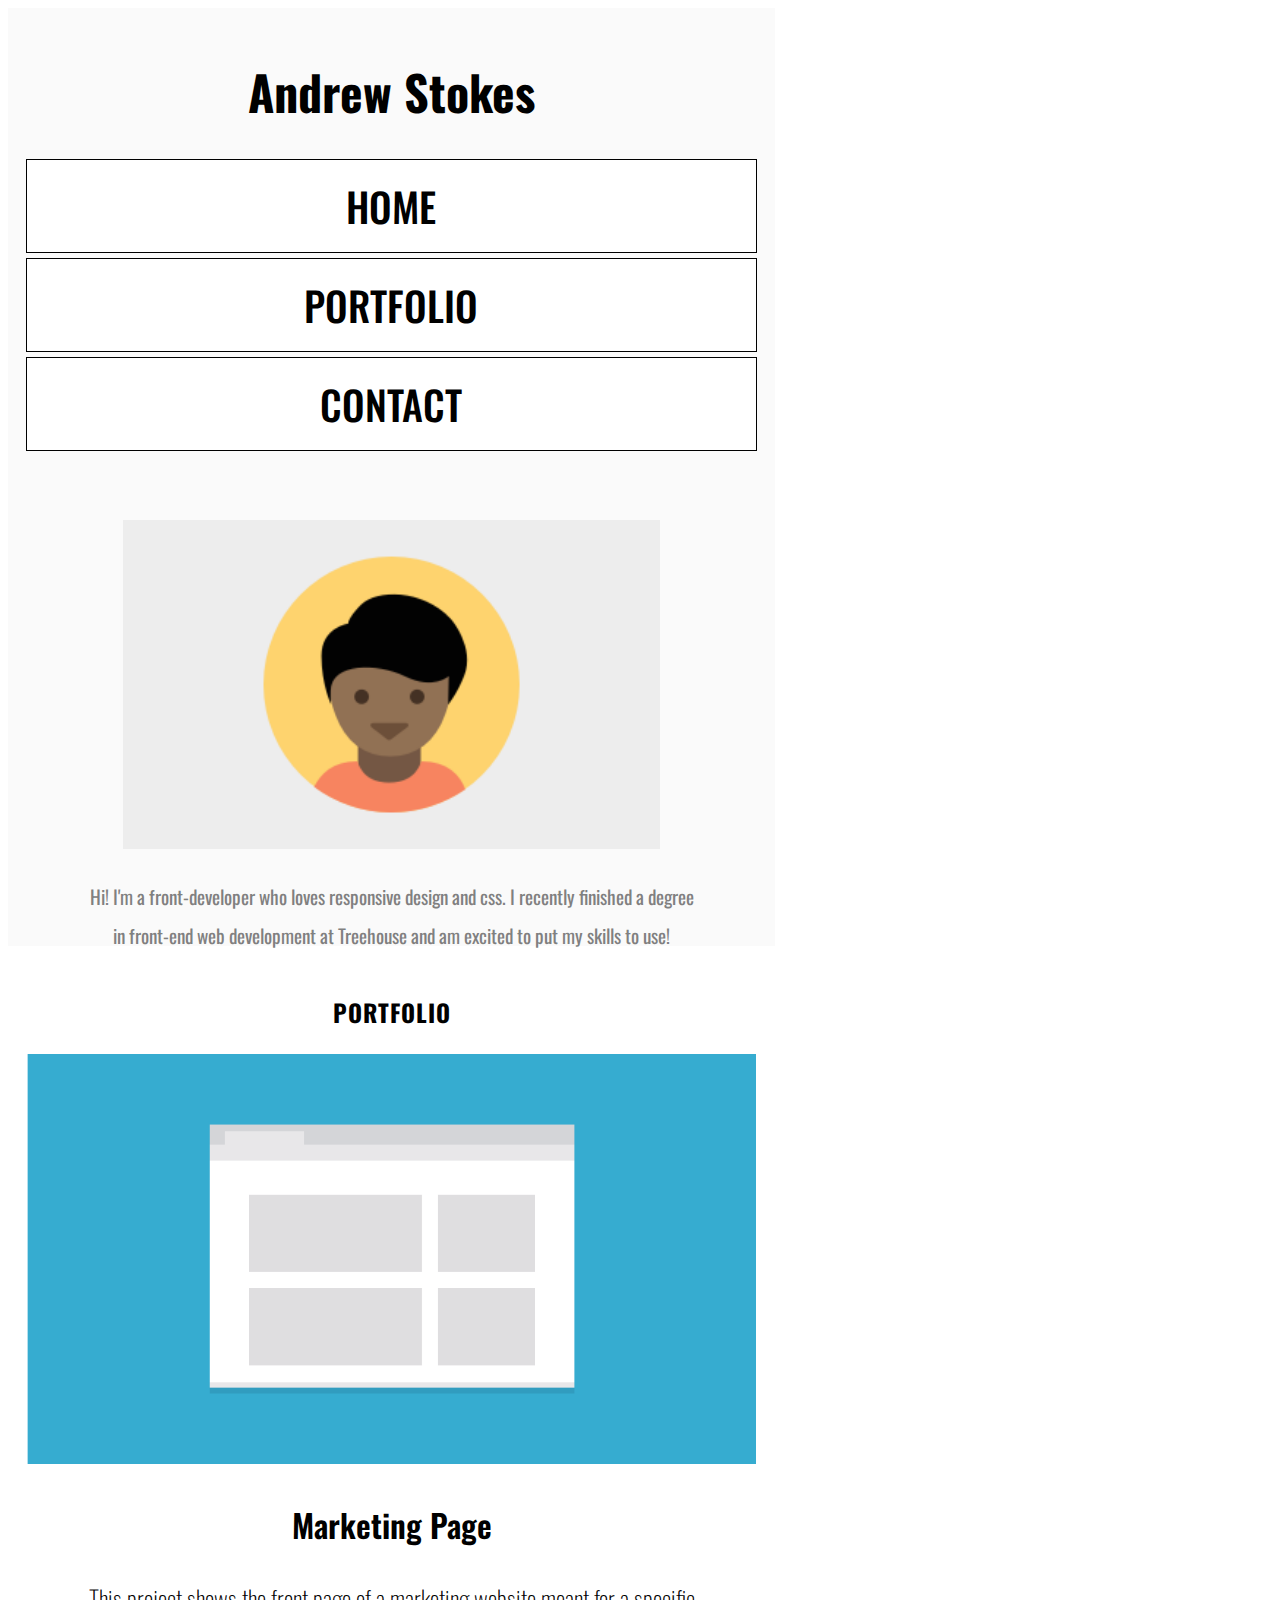
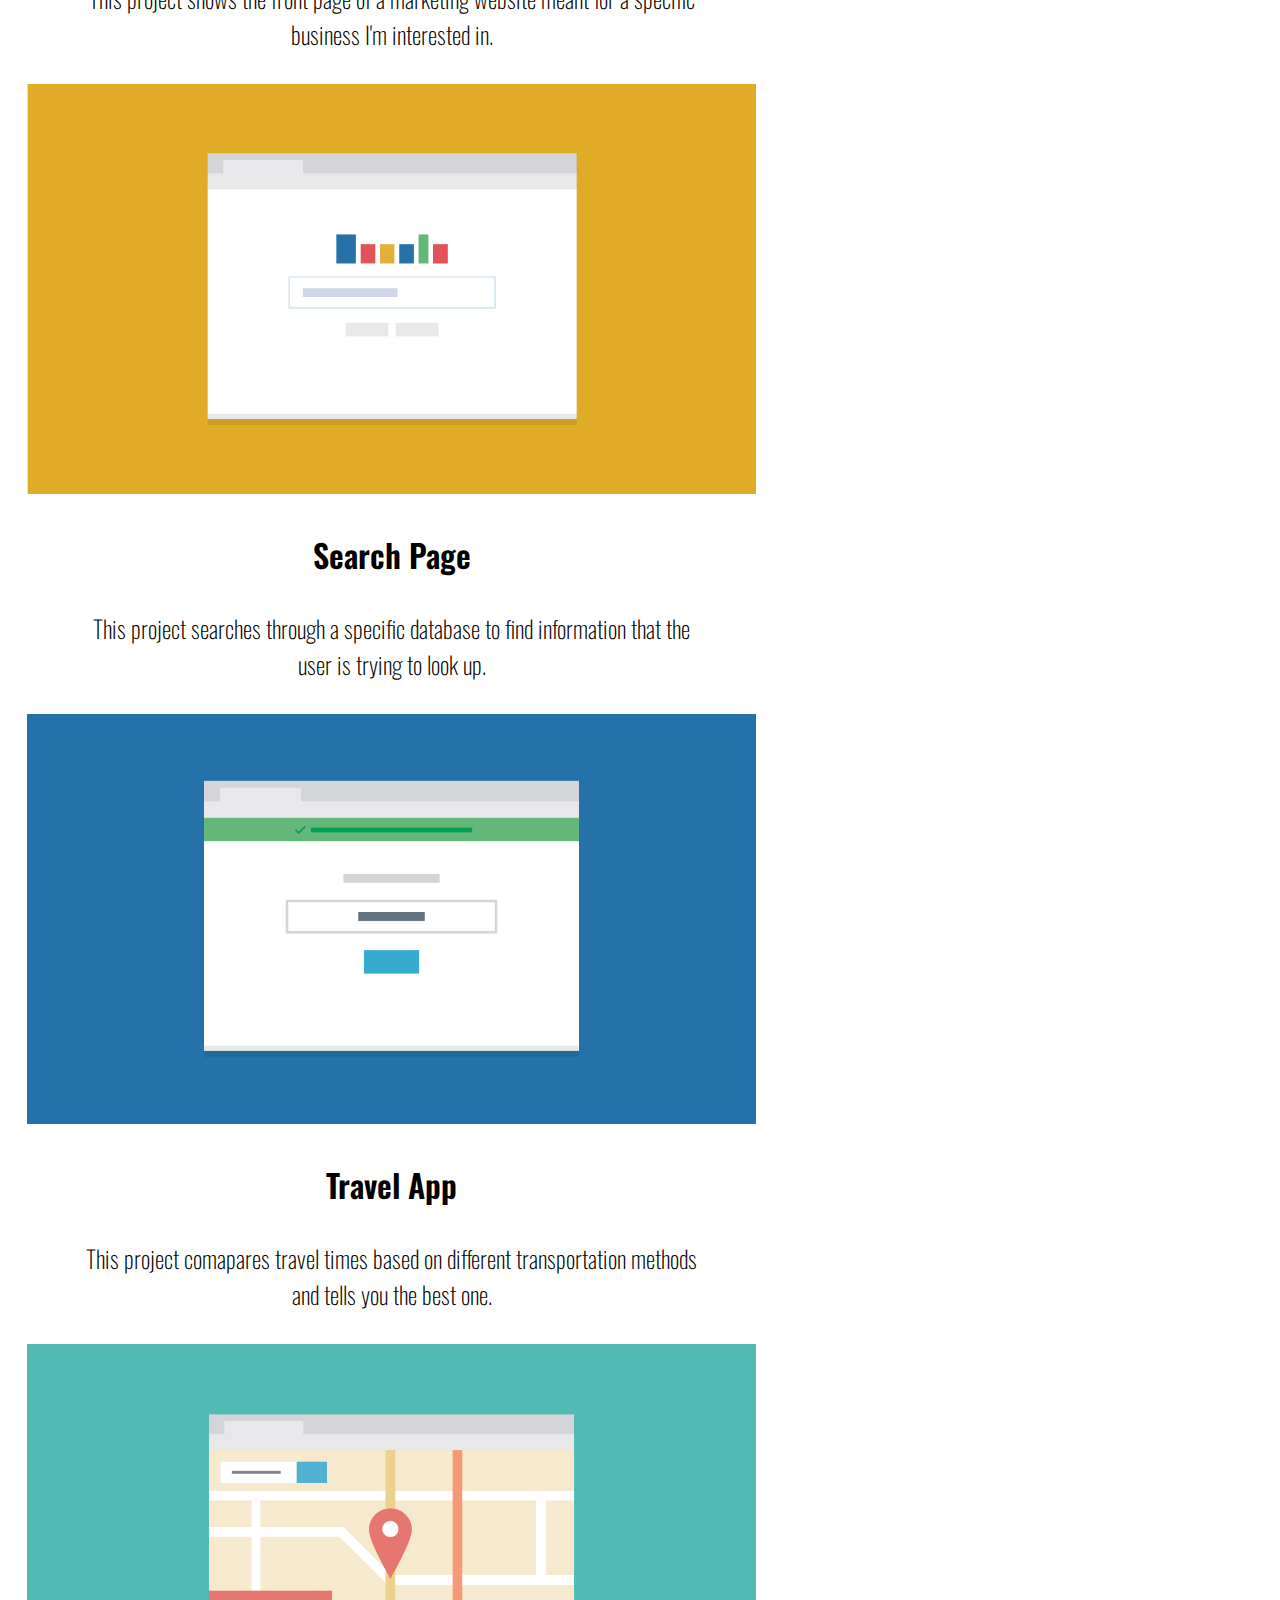
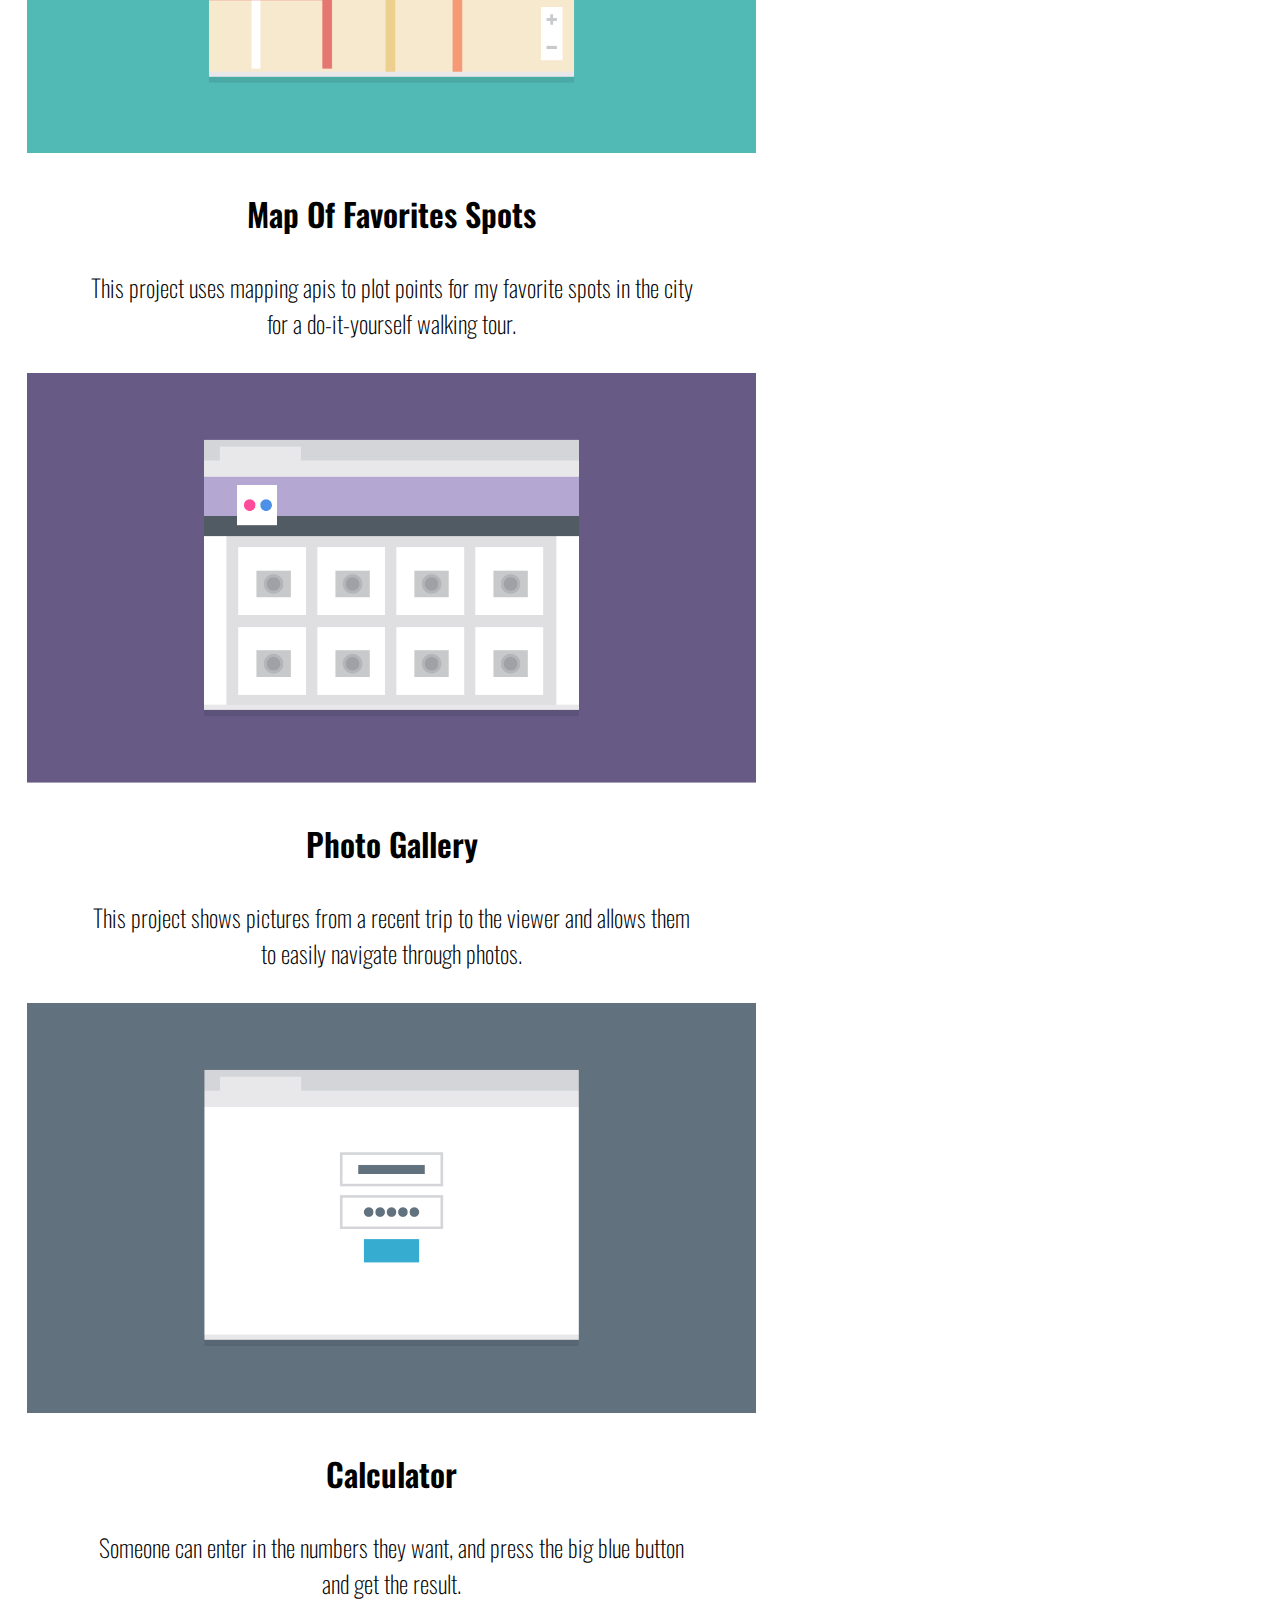
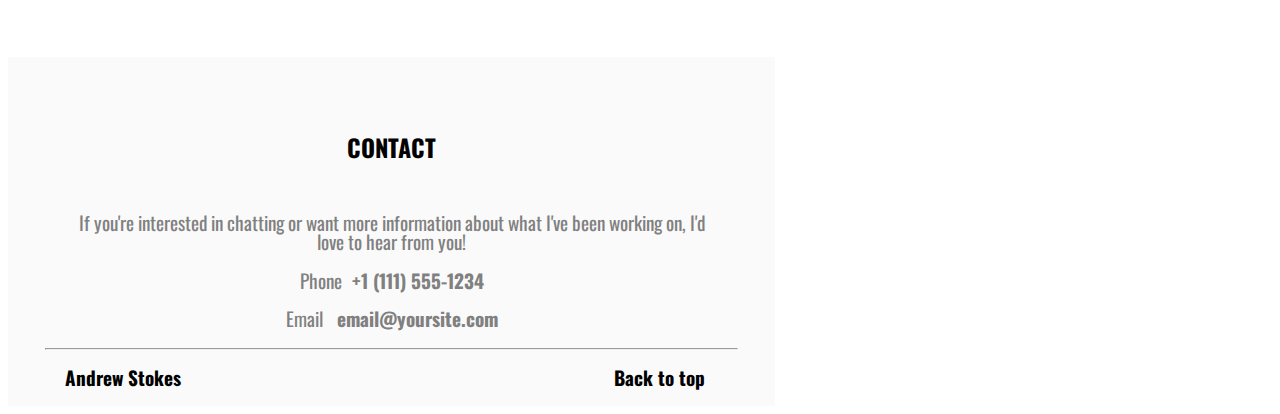
==== index.html @ fac04910 "Added responsive functionality" ====
<!DOCTYPE html>
<html lang="en">
<head>
    <meta charset="UTF-8">
    <meta name="viewport" content="width=device-width, initial-scale=1.0">
    <title>Mobile-first Responsive Layout</title>
    <link rel="stylesheet" href="css/style.css">
    <!-- <link rel="stylesheet" href="css/style2.css"> -->
    <link href="https://fonts.googleapis.com/css2?family=Oswald:wght@300;400;500;600;700&display=swap" rel="stylesheet">
</head>
<body>
    <div class="wrapper">
        <header class="banner clearfix">
            <h1 class="name">Andrew Stokes</h1>
            <ul class="unordered-list">
                <li><a>Home</a></li>
                <li><a>Portfolio</a></li>
                <li><a>Contact</a></li>
            </ul>
            <div class="about cleafix">
                <img src="img/responsive-layout-profile.png">
                <p>
                    Hi! I'm a front-developer who loves responsive design and css. I recently finished a degree in front-end web development at Treehouse and am excited to put my skills to use!
                </p>
            </div>
        </header>
        <div class="container">
            <h3 class="container-heading"> portfolio</h3>
            <div class="mode-1 clearfix">
                <div class="marketing col">
                    <img src="img/portfolio-1.png" alt="marketing">
                    <h3> Marketing Page</h3>
                    <p>
                        This project shows the front page of a marketing website meant for a specific business I'm interested in.
                    </p>
                </div>
                <div class="search col clearfix">
                    <img src="img/portfolio-2.png" alt="search">
                    <h3>Search Page</h3>
                    <p>
                        This project searches through a specific database to find information that the user is trying to look up.
                    </p>
                </div>
            </div>
            <div class="mode-2">
                <div class="travel col">
                    <img src="img/portfolio-3.png" alt="travel">
                    <h3>Travel App</h3>
                    <p>
                        This project comapares travel times based on different transportation methods and tells you the best one.
                    </p>
                </div>
                <div class="Map col">
                    <img src="img/portfolio-4.png" alt="Map">
                    <h3>Map of favorites Spots</h3>
                    <p>
                        This project uses mapping apis to plot points for my favorite spots in the city for a do-it-yourself walking tour.
                    </p>
                </div>
            </div>
            <div class="mode-3 clearfix">
                <div class="Photo col">
                    <img src="img/portfolio-5.png" alt="photo">
                    <h3>Photo Gallery</h3>
                    <p>
                        This project shows pictures from a recent trip to the viewer and allows them to easily  navigate through photos.
                    </p>
                </div>
                <div class="calculator col clearfix">
                    <img src="img/portfolio-6.png" alt="calculator">
                    <h3>Calculator</h3>
                    <p>
                        Someone can enter in the numbers they want, and press the big blue button and get the result.
                    </p>
                </div>
            </div>
        </div>
        <div class="main-footer clearfix">
            <h3> contact</h3>
            <p>If you're interested in chatting or want more information about what I've been working on, I'd love to hear from you!</p>
            <p><span>Phone</span><strong>+1 (111) 555-1234</strong></p>
            <p><span>Email </span><strong>email@yoursite.com</strong></p>
            <hr>
            <div class="footer-name clearfix">
                <p class="f-student clearfix">Andrew Stokes</p>
                <p  class="top">Back to top</p>
                <ul class="footer-list">
                    <li><a>Home</a></li>
                    <li><a>Portfolio</a></li>
                    <li><a>Contact</a></li>
                </ul>
            </div>
        </div>
    </div>
</body>
</html>
---- css/style.css ----
* body {
        box-sizing: border-box;
        font-family: 'Oswald', sans-serif;
        background-color: white;
        min-width: 320px;
        max-width: 767px;
    }
    
    .wrapper {
        width: 100%;
        text-align: center;
        background-color: white;
        margin: auto;
    }
    
    .banner {
        width: 100%;
        text-align: center;
        background-color: #fafafa;
        padding-top: 3em;
        margin: auto;
        height: 890px;
    }
    
    .wrapper .banner {
        text-align: center;
    }
    /* ------ Navigation ------ */
    ul {
        margin: auto;
        padding-left: 0;
    }
    
    ul li {
        list-style: none;
        display: block;
        border: 1px solid black;
        padding: 1em 0;
        background-color: white;
        width: 95%;
        margin: auto;
        margin-bottom: 5px;
    }
    
    ul li a {
        font-weight: 500;
        font-size: 2.5em;
        text-transform: uppercase;
    }
    
    /* ------ Banner Styles ------ */
    
    .name {
        margin-top: 0;
        font-size: 3em;
    }
    
    .banner img {
        margin-top: 4em;
        margin-bottom: 1.5em;
        width: 70%;
    }
    
    .banner p {
        font-weight: 400;
        color: grey;
        width: 100%;
        margin: auto;
        font-size: 1.2em;
        line-height: 2em;
        width: 80%;
    }
    
    .container-heading {
        text-transform: uppercase;
        margin-top: 2em;
        letter-spacing: 1px;
        font-size: 1.5em;
        font-weight: 700;
    }
    
    .col h3 {
        text-transform: capitalize;
        font-weight: 600;
        font-size: 2em;;
    }
    
    .col {
        margin: auto;
        margin-bottom: 2em;
        width: 100%;
    }
    /* ------ Container Styles ------ */
    
    .container {
        width: 100%;
        text-align: center;
        margin: auto;
    }
    
    .container img {
        width: 95%;
    }
    
    .container p {
        width: 80%;
        margin: auto;
        font-weight: 200;
        font-size: 1.5em;
    }
    
    /* ------ Footer Styles ------ */
    
    .main-footer {
        background-color: #fafafa;
    }
    
    .main-footer h3 {
        font-weight: bold;
        font-size: 1.5em;
        text-transform: uppercase;
        padding-top: 3em;
        padding-bottom: 1em;
    }
    
    .main-footer p {
        color: gray;
        font-size: 1.2em;
        line-height: 1em;
        width: 85%;
        margin: auto;
        margin-bottom: 1em;
    }
    
    .main-footer span {
        margin-right: 10px;
    }
    
    .footer-name {
        width: 100%;
        color: black;
    }
    
    .main-footer hr {
        width: 90%;
    }
    
    .footer-name p {
        width: 30%;
        font-weight: 800;
        padding-top: 10px;
        color: black;
    }
    
    .top {
        float: right;
    }
    
    .f-student {
        float: left;
    }

    .footer-list {
        display: none;
    }
    /* ------ Clear fix ------ */
    .clearfix::after {
        content: " ";
        display: table;
        clear: both;
    }

    /* ------ Media Quiries ------ */

    @media (min-width: 768px) and(max-width: 1023px) {
        * {
            box-sizing: border-box;
            font-family: 'Oswald', sans-serif;
            padding-top: 0;
            margin-top: 0;
        }
        
        .wrapper {
            margin-top: 0;
            padding-top: 0;
        }
        /* ------ Navigation ------ */
        .unordered-list li {
            list-style: none;
            margin-right: 2px;
            font-weight: bold;
            display: inline-block;
        }
        
        .unordered-list li a{
            margin-right: 3em;
            letter-spacing: 1px;
            text-transform: uppercase;
        }
        
        /* ------ Banner Styles ------ */
        .banner {
            text-align: center;
            background-color: #fafafa;
            height: 400px;
            margin-bottom: 2em;
        }
        
        .name {
            margin-top: 0;
        }
        .about img {
            width: 40%;
            float: right;
            margin-top: 1em;
            margin-right: 3em;
            
        }
        
        .about p {
            width: 50%;
            float: left;
            font-weight: 300;
            font-size: 1em;
            text-align: left;
            margin-left: 1em;
        }
        
        /* ------ Container Styles ------ */
        .container {
            width: 100%;
        }
        
        .container-heading {
            text-align: center;
            text-transform: uppercase;
            margin-bottom: 2em;
        }
        
        .container img {
            width: 98%;
        }
        
        .col {
            width: 50%;
            float: right;
            text-align: center;
        }
        
        .col h3 {
            margin-bottom: 0;
            font-weight: 400;
            font-size: 1.5em;
            font-weight: ;
        }
        
        .col p {
            margin: auto;
            width: 70%;
            margin-bottom: 1em;
            margin-top: .5em;
            font-size: 1.2em;
            color: grey;
            letter-spacing: 1px;
            font-weight: 300;
        }
        
        /* ------ Footer styles ------ */
        .main-footer{
            text-align: center;
            background-color: #fafafa;
            padding-top: 3em;
        }
        
        .main-footer h3{
            text-transform: uppercase;
        }
        
        .main-footer p {
            width: 60%;
            margin: auto;
            margin-bottom: 10px;
            color: grey;
            font-size: 1.2em;
            font-weight: 300;
        }
        
        .main-footer span {
            margin-right: 5px;
        }
        
        .main-footer hr {
            width: 90%;
        }
        
        .top {
            display: none;
        }
        
        .footer-name .f-student {
            display: inline-block;
            margin-left: 35px;
            float: left;
            width: 60%;
            padding-right: 17em;
            font-weight: bold;
            color: black;
        }
        
        .footer-list li{
            list-style: none;
            margin-right: 5px;
            font-weight: bold;
            display: inline-block;
            
        }
        
        .footer-list {
            margin: 0;
            margin-right: 30px;
            float: right;
        }
        
        /* ------ Clear Fix ------ */
        .clearfix::after {
            content: " ";
            display: table;
            clear: both;
            background-color: #fafafa;
        }
    }
---- css/style2.css ----
* {
    box-sizing: border-box;
    font-family: 'Oswald', sans-serif;
    padding-top: 0;
    margin-top: 0;
}

.wrapper {
    margin-top: 0;
    padding-top: 0;
}
/* ------ Navigation ------ */
.unordered-list li {
    list-style: none;
    margin-right: 2px;
    font-weight: bold;
    display: inline-block;
}

.unordered-list li a{
    margin-right: 3em;
    letter-spacing: 1px;
    text-transform: uppercase;
}

/* ------ Banner Styles ------ */
.banner {
    text-align: center;
    background-color: #fafafa;
    height: 400px;
    margin-bottom: 2em;
}

.name {
    margin-top: 0;
}
.about img {
    width: 40%;
    float: right;
    margin-top: 1em;
    margin-right: 3em;
    
}

.about p {
    width: 50%;
    float: left;
    font-weight: 300;
    font-size: 1em;
    text-align: left;
    margin-left: 1em;
}

/* ------ Container Styles ------ */
.container {
    width: 100%;
}

.container-heading {
    text-align: center;
    text-transform: uppercase;
    margin-bottom: 2em;
}

.container img {
    width: 98%;
}

.col {
    width: 50%;
    float: right;
    text-align: center;
}

.col h3 {
    margin-bottom: 0;
    font-weight: 400;
    font-size: 1.5em;
    font-weight: ;
}

.col p {
    margin: auto;
    width: 70%;
    margin-bottom: 1em;
    margin-top: .5em;
    font-size: 1.2em;
    color: grey;
    letter-spacing: 1px;
    font-weight: 300;
}

/* ------ Footer styles ------ */
.main-footer{
    text-align: center;
    background-color: #fafafa;
    padding-top: 3em;
}

.main-footer h3{
    text-transform: uppercase;
}

.main-footer p {
    width: 60%;
    margin: auto;
    margin-bottom: 10px;
    color: grey;
    font-size: 1.2em;
    font-weight: 300;
}

.main-footer span {
    margin-right: 5px;
}

.main-footer hr {
    width: 90%;
}

.top {
    display: none;
}

.footer-name .f-student {
    display: inline-block;
    margin-left: 35px;
    float: left;
    width: 60%;
    padding-right: 17em;
    font-weight: bold;
    color: black;
}

.footer-list li{
    list-style: none;
    margin-right: 5px;
    font-weight: bold;
    display: inline-block;
    
}

.footer-list {
    margin: 0;
    margin-right: 30px;
    float: right;
}

/* ------ Clear Fix ------ */
.clearfix::after {
    content: " ";
    display: table;
    clear: both;
    background-color: #fafafa;
}
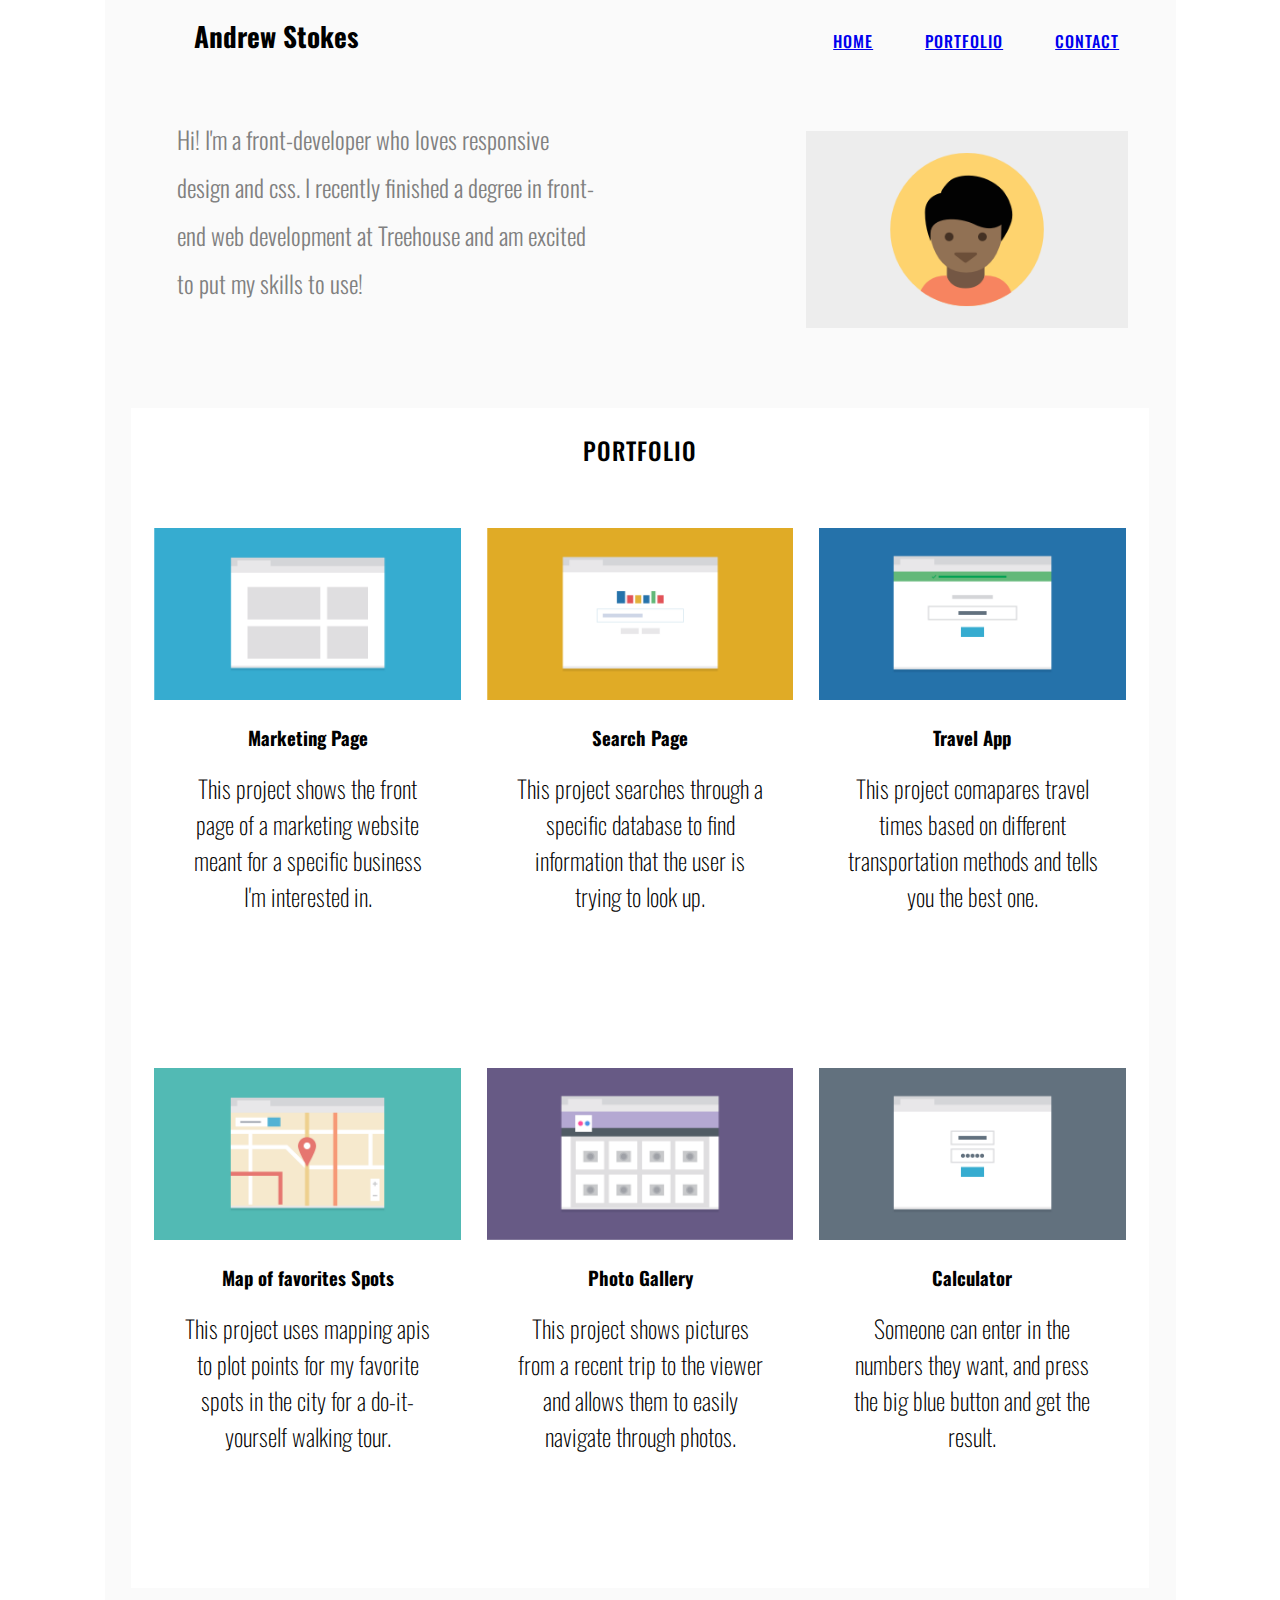
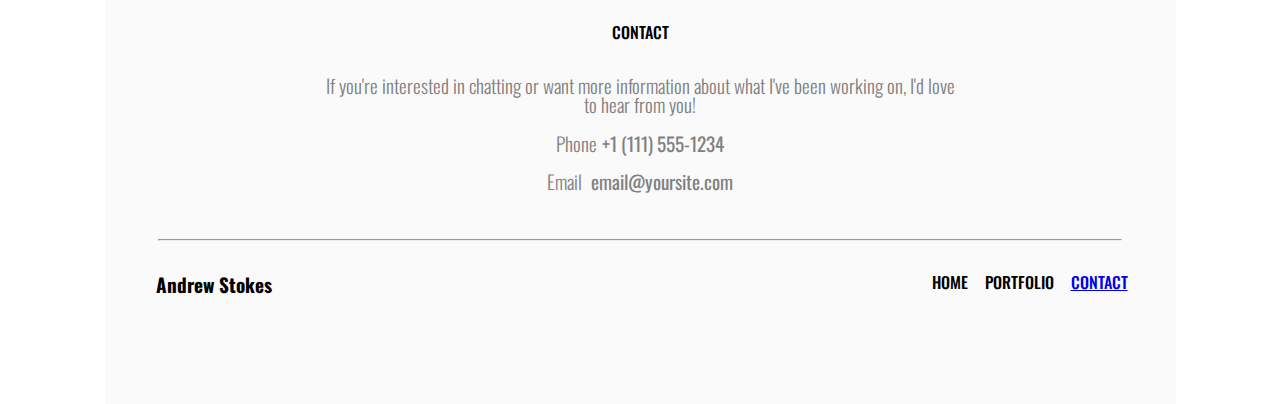
==== commit 097c34ba: "Minor ajustments to file structure" ====
--- a/index.html
+++ b/index.html
@@ -5,7 +5,6 @@
     <meta name="viewport" content="width=device-width, initial-scale=1.0">
     <title>Mobile-first Responsive Layout</title>
     <link rel="stylesheet" href="css/style.css">
-    <!-- <link rel="stylesheet" href="css/style2.css"> -->
     <link href="https://fonts.googleapis.com/css2?family=Oswald:wght@300;400;500;600;700&display=swap" rel="stylesheet">
 </head>
 <body>
@@ -13,84 +12,95 @@
         <header class="banner clearfix">
             <h1 class="name">Andrew Stokes</h1>
             <ul class="unordered-list">
-                <li><a>Home</a></li>
-                <li><a>Portfolio</a></li>
-                <li><a>Contact</a></li>
+                <li><a href="home">Home</a></li>
+                <li><a href="#portfolio">Portfolio</a></li>
+                <li><a href="#contact">Contact</a></li>
             </ul>
-            <div class="about cleafix">
+            <div class="about clearfix">
                 <img src="img/responsive-layout-profile.png">
                 <p>
                     Hi! I'm a front-developer who loves responsive design and css. I recently finished a degree in front-end web development at Treehouse and am excited to put my skills to use!
                 </p>
             </div>
         </header>
-        <div class="container">
-            <h3 class="container-heading"> portfolio</h3>
-            <div class="mode-1 clearfix">
-                <div class="marketing col">
-                    <img src="img/portfolio-1.png" alt="marketing">
-                    <h3> Marketing Page</h3>
-                    <p>
-                        This project shows the front page of a marketing website meant for a specific business I'm interested in.
-                    </p>
+        <h3 class="container-heading"> portfolio</h3>
+        <div class="container" id="portfolio">
+            
+            <div id="desktop" class="clearfix">
+                    <div class="marketing">
+                        <img src="img/portfolio-1.png" alt="marketing">
+                        <h3> Marketing Page</h3>
+                        <p>
+                            This project shows the front page of a marketing website meant for a specific business I'm interested in.
+                        </p>
+                    </div>
+                    <div class="search clearfix">
+                        <img src="img/portfolio-2.png" alt="search">
+                        <h3>Search Page</h3>
+                        <p>
+                            This project searches through a specific database to find information that the user is trying to look up.
+                        </p>
+                    </div>
+                
+                
+                    <div class="travel">
+                        <img src="img/portfolio-3.png" alt="travel">
+                        <h3>Travel App</h3>
+                        <p>
+                            This project comapares travel times based on different transportation methods and tells you the best one.
+                        </p>
+                    </div>
+            
+            </div>
+            <div id="desktop2" class="clearfix">
+                    <div class="Map">
+                        <img src="img/portfolio-4.png" alt="Map">
+                        <h3>Map of favorites Spots</h3>
+                        <p>
+                            This project uses mapping apis to plot points for my favorite spots in the city for a do-it-yourself walking tour.
+                        </p>
+                    </div>
+                
+                    <div class="Photo">
+                        <img src="img/portfolio-5.png" alt="photo">
+                        <h3>Photo Gallery</h3>
+                        <p>
+                            This project shows pictures from a recent trip to the viewer and allows them to easily  navigate through photos.
+                        </p>
+                    </div>
+                    <div class="calculator">
+                        <img src="img/portfolio-6.png" alt="calculator">
+                        <h3>Calculator</h3>
+                        <p>
+                            Someone can enter in the numbers they want, and press the big blue button and get the result.
+                        </p>
+                    </div>
                 </div>
-                <div class="search col clearfix">
-                    <img src="img/portfolio-2.png" alt="search">
-                    <h3>Search Page</h3>
-                    <p>
-                        This project searches through a specific database to find information that the user is trying to look up.
-                    </p>
+                
+            </div>
+            
+            <div class="main-footer clearfix" id="contact">
+                <h3> contact</h3>
+                <p>If you're interested in chatting or want more information about what I've been working on, I'd love to hear from you!</p>
+                <p><span>Phone</span><strong>+1 (111) 555-1234</strong></p>
+                <p><span>Email </span><strong>email@yoursite.com</strong></p>
+                <hr>
+                <div class="footer-name clearfix">
+                    <p class="f-student clearfix">Andrew Stokes</p>
+                    <p  class="top">Back to top</p>
+                    <ul class="footer-list">
+                        <li><a id="#home">Home</a></li>
+                        <li><a>Portfolio</a></li>
+                        <li><a href="contact">Contact</a></li>
+                    </ul>
                 </div>
-            </div>
-            <div class="mode-2">
-                <div class="travel col">
-                    <img src="img/portfolio-3.png" alt="travel">
-                    <h3>Travel App</h3>
-                    <p>
-                        This project comapares travel times based on different transportation methods and tells you the best one.
-                    </p>
-                </div>
-                <div class="Map col">
-                    <img src="img/portfolio-4.png" alt="Map">
-                    <h3>Map of favorites Spots</h3>
-                    <p>
-                        This project uses mapping apis to plot points for my favorite spots in the city for a do-it-yourself walking tour.
-                    </p>
-                </div>
-            </div>
-            <div class="mode-3 clearfix">
-                <div class="Photo col">
-                    <img src="img/portfolio-5.png" alt="photo">
-                    <h3>Photo Gallery</h3>
-                    <p>
-                        This project shows pictures from a recent trip to the viewer and allows them to easily  navigate through photos.
-                    </p>
-                </div>
-                <div class="calculator col clearfix">
-                    <img src="img/portfolio-6.png" alt="calculator">
-                    <h3>Calculator</h3>
-                    <p>
-                        Someone can enter in the numbers they want, and press the big blue button and get the result.
-                    </p>
-                </div>
-            </div>
         </div>
-        <div class="main-footer clearfix">
-            <h3> contact</h3>
-            <p>If you're interested in chatting or want more information about what I've been working on, I'd love to hear from you!</p>
-            <p><span>Phone</span><strong>+1 (111) 555-1234</strong></p>
-            <p><span>Email </span><strong>email@yoursite.com</strong></p>
-            <hr>
-            <div class="footer-name clearfix">
-                <p class="f-student clearfix">Andrew Stokes</p>
-                <p  class="top">Back to top</p>
-                <ul class="footer-list">
-                    <li><a>Home</a></li>
-                    <li><a>Portfolio</a></li>
-                    <li><a>Contact</a></li>
-                </ul>
-            </div>
+
         </div>
+        
+        </div>
+        
     </div>
+            
 </body>
 </html>--- a/css/style.css
+++ b/css/style.css
@@ -1,334 +1,505 @@
-
-    * body {
+* {
+    box-sizing: border-box;
+}
+
+body {
+    font-family: 'Oswald', sans-serif;
+    background-color: white;
+    max-width: 767px;
+    margin: auto;
+}
+
+.wrapper {
+    width: 100%;
+    text-align: center;
+    background-color: white;
+    margin: auto;
+}
+
+.banner {
+    width: 100%;
+    text-align: center;
+    background-color: #fafafa;
+    padding-top: 3em;
+    margin: auto;
+    height: 890px;
+}
+
+.wrapper, .banner {
+    text-align: center;
+}
+/* ------ Navigation ------ */
+ul {
+    margin: auto;
+    padding-left: 0;
+}
+
+ul li {
+    list-style: none;
+    display: block;
+    border: 1px solid black;
+    padding: 1em 0;
+    background-color: white;
+    width: 95%;
+    margin: auto;
+    margin-bottom: 5px;
+}
+
+ul li a {
+    font-weight: 500;
+    font-size: 2.5em;
+    text-transform: uppercase;
+}
+
+/* ------ Banner Styles ------ */
+
+.name {
+    margin-top: 0;
+    font-size: 3em;
+}
+
+.banner img {
+    margin-top: 4em;
+    margin-bottom: 1.5em;
+    width: 70%;
+}
+
+.banner p {
+    font-weight: 400;
+    color: grey;
+    width: 100%;
+    margin: auto;
+    font-size: 1.2em;
+    line-height: 2em;
+    width: 80%;
+}
+
+.container-heading {
+    text-transform: uppercase;
+    margin-top: 2em;
+    letter-spacing: 1px;
+    font-size: 1.5em;
+    font-weight: 700;
+}
+
+.col h3 {
+    text-transform: capitalize;
+    font-weight: 600;
+    font-size: 2em;;
+}
+
+.col {
+    margin: auto;
+    margin-bottom: 2em;
+    width: 100%;
+}
+/* ------ Container Styles ------ */
+
+.container {
+    width: 100%;
+    text-align: center;
+    margin: auto;
+}
+
+.container img {
+    width: 95%;
+}
+
+.container p {
+    width: 80%;
+    margin: auto;
+    font-weight: 200;
+    font-size: 1.5em;
+}
+
+/* ------ Footer Styles ------ */
+
+.main-footer {
+    background-color: #fafafa;
+    height: 380px;
+}
+
+.main-footer h3 {
+    font-weight: bold;
+    font-size: 1.5em;
+    text-transform: uppercase;
+    padding-top: 3em;
+    padding-bottom: 1em;
+}
+
+.main-footer p {
+    color: gray;
+    font-size: 1.2em;
+    line-height: 1em;
+    width: 85%;
+    margin: auto;
+    margin-bottom: 1em;
+}
+
+.main-footer span {
+    margin-right: 10px;
+}
+
+.footer-name {
+    width: 100%;
+    color: black;
+}
+
+.main-footer hr {
+    width: 90%;
+}
+
+.footer-name p {
+    width: 30%;
+    font-weight: 800;
+    padding-top: 10px;
+    color: black;
+}
+
+.top {
+    float: right;
+}
+
+.f-student {
+    float: left;
+}
+
+.footer-list {
+    visibility: hidden;
+    height: 0px;
+}
+/* ------ Clear fix ------ */
+.clearfix::after {
+    content: " ";
+    display: table;
+    clear: both;
+}
+
+/* ------ Media Quiries ------ */
+
+@media (min-width: 768px) {
+    * {
         box-sizing: border-box;
+
+    }
+    
+
+
+    body {
         font-family: 'Oswald', sans-serif;
-        background-color: white;
-        min-width: 320px;
-        max-width: 767px;
-    }
-    
+        padding-top: 0;
+        margin-top: 0;
+    }
     .wrapper {
+        margin-top: 0;
+        padding-top: 0;
+    }
+    /* ------ Navigation ------ */
+
+    .unordered-list {
+        width: 50%;
+        margin: auto;
+        
+    }
+    .unordered-list li {
+        list-style: none;
+        font-weight: bold;
+        display: inline;
+        background-color: #fafafa;
+        border: none;
+        padding: 0;
+    }
+    
+    .unordered-list li a{
+        margin-right: 3em;
+        letter-spacing: 1px;
+        text-transform: uppercase;
+        font-size: 1em;
+    }
+    
+    /* ------ Banner Styles ------ */
+
+
+    .banner { 
+        background-color: #fafafa;
+        height: 400px;
+        margin-bottom: .5em;
+        padding-top: 1em;
+    }
+    
+    .name {
+        margin-top: 0;
+        margin-bottom: 1em;
+        font-size: 1.7em;
+    }
+
+    .about {
+        margin-top: 2em;
+    }
+    .about img {
+        width: 40%;
+        float: right;
+        margin-top: 1em;
+        margin-right: 3em;
+        
+    }
+    
+    .about p {
+        width: 50%;
+        float: left;
+        font-weight: 300;
+        font-size: 1em;
+        text-align: left;
+        margin-left: 1em;
+    }
+    
+    /* ------ Container Styles ------ */
+
+
+    .container {
         width: 100%;
+        display: flex;
+        flex-direction: row;
+    }
+    .container div {
+        margin:10px;
+        width: 100%;
+        min-height: 500px;
+    }
+
+
+    .col {
+        flex: 1;
+    }
+
+    
+    .container-heading {
         text-align: center;
-        background-color: white;
+        text-transform: uppercase;
+        margin-bottom: .3em;
+        font-weight: 500;
+        margin-bottom: 2em;
+    }
+    
+    .container img {
+        width: 98%;
+    }
+    
+    .col {
+        width: 50%;
+        float: right;
+        text-align: center;
+    }
+    
+    .col h3 {
+        margin-bottom: 0;
+        font-weight: 400;
+        font-size: 1.5em;
+    }
+    
+    .col p {
         margin: auto;
-    }
-    
-    .banner {
-        width: 100%;
+        width: 70%;
+        margin-bottom: 1em;
+        margin-top: .5em;
+        font-size: 1.2em;
+        color: grey;
+        letter-spacing: 1px;
+        font-weight: 300;
+    }
+    
+    /* ------ Footer styles ------ */
+    .main-footer{
         text-align: center;
         background-color: #fafafa;
-        padding-top: 3em;
+        padding-top: 0;
+        height: 220px;
+    }
+    
+    .main-footer h3{
+        padding-top: 1em;  
+        text-transform: uppercase;
+        font-size: 1em;
+        font-weight: 500;
+    }
+    
+    .main-footer p {
+        width: 60%;
         margin: auto;
-        height: 890px;
-    }
-    
-    .wrapper .banner {
-        text-align: center;
-    }
-    /* ------ Navigation ------ */
-    ul {
-        margin: auto;
-        padding-left: 0;
-    }
-    
-    ul li {
-        list-style: none;
-        display: block;
-        border: 1px solid black;
-        padding: 1em 0;
-        background-color: white;
-        width: 95%;
-        margin: auto;
-        margin-bottom: 5px;
-    }
-    
-    ul li a {
-        font-weight: 500;
-        font-size: 2.5em;
-        text-transform: uppercase;
-    }
-    
-    /* ------ Banner Styles ------ */
-    
-    .name {
-        margin-top: 0;
-        font-size: 3em;
-    }
-    
-    .banner img {
-        margin-top: 4em;
-        margin-bottom: 1.5em;
-        width: 70%;
-    }
-    
-    .banner p {
-        font-weight: 400;
+        margin-bottom: 10px;
         color: grey;
-        width: 100%;
-        margin: auto;
         font-size: 1.2em;
-        line-height: 2em;
-        width: 80%;
-    }
-    
-    .container-heading {
-        text-transform: uppercase;
-        margin-top: 2em;
-        letter-spacing: 1px;
-        font-size: 1.5em;
-        font-weight: 700;
-    }
-    
-    .col h3 {
-        text-transform: capitalize;
-        font-weight: 600;
-        font-size: 2em;;
-    }
-    
-    .col {
-        margin: auto;
-        margin-bottom: 2em;
-        width: 100%;
-    }
-    /* ------ Container Styles ------ */
-    
-    .container {
-        width: 100%;
-        text-align: center;
-        margin: auto;
-    }
-    
-    .container img {
-        width: 95%;
-    }
-    
-    .container p {
-        width: 80%;
-        margin: auto;
-        font-weight: 200;
-        font-size: 1.5em;
-    }
-    
-    /* ------ Footer Styles ------ */
-    
-    .main-footer {
-        background-color: #fafafa;
-    }
-    
-    .main-footer h3 {
-        font-weight: bold;
-        font-size: 1.5em;
-        text-transform: uppercase;
-        padding-top: 3em;
-        padding-bottom: 1em;
-    }
-    
-    .main-footer p {
-        color: gray;
-        font-size: 1.2em;
-        line-height: 1em;
-        width: 85%;
-        margin: auto;
-        margin-bottom: 1em;
+        font-weight: 300;
     }
     
     .main-footer span {
-        margin-right: 10px;
-    }
-    
-    .footer-name {
-        width: 100%;
-        color: black;
+        margin-right: 5px;
     }
     
     .main-footer hr {
         width: 90%;
     }
     
-    .footer-name p {
-        width: 30%;
-        font-weight: 800;
-        padding-top: 10px;
+    .top {
+        display: none;
+    }
+    
+    .footer-name .f-student {
+        display: inline-block;
+        margin-left: 35px;
+        float: left;
+        width: 60%;
+        padding-right: 17em;
+        font-weight: bold;
         color: black;
     }
     
-    .top {
+    .footer-list li{
+        list-style: none;
+        font-weight: 500;
+        display: inline;
+        background-color: #fafafa;
+        border: none;
+        padding: 0;
+        font-size: .4em;
+        margin-right: 2em;
+    }
+    
+    .footer-list {
+        margin: 0;
+        margin-right: 30px;
         float: right;
-    }
-    
-    .f-student {
-        float: left;
-    }
-
-    .footer-list {
-        display: none;
-    }
-    /* ------ Clear fix ------ */
+        visibility: visible;
+        padding-top: .3em;
+    }
+    
+    /* ------ Clear Fix ------ */
     .clearfix::after {
         content: " ";
         display: table;
         clear: both;
-    }
-
-    /* ------ Media Quiries ------ */
-
-    @media (min-width: 768px) and(max-width: 1023px) {
-        * {
-            box-sizing: border-box;
-            font-family: 'Oswald', sans-serif;
-            padding-top: 0;
-            margin-top: 0;
-        }
+        background-color: #fafafa;
+    }
+}
+
+@media (min-width: 1024px) {
+    * {
+        box-sizing: border-box;
+    }
+
+    body {
+        margin: auto;
+        width: 100%;
+        max-width: 1071px;
         
-        .wrapper {
-            margin-top: 0;
-            padding-top: 0;
-        }
-        /* ------ Navigation ------ */
-        .unordered-list li {
-            list-style: none;
-            margin-right: 2px;
-            font-weight: bold;
-            display: inline-block;
-        }
+    }
+    .wrapper {
+        background-color: #fafafa;
+        width: 100%;
+    }
+
+    .container {
+        flex-wrap: wrap;
+        background-color: white;
+        width: 95%;
+    }
+
+    .container #desktop,
+    .container #desktop2 {
+        display: inline-flex;
+        width: 100%;
+        align-items: center;
+        flex-direction: row;
+
+    }
+    
+    #desktop .col {
+        flex: 1;
+    }
+    
+    .container-heading {
+        padding-top: 1em;
+        background-color: white;
+        height: 100px;
+        margin-bottom: 0;
+        width: 95%;
+        margin: auto;
+    }
+
+    #desktop .col,
+    #desktop2 .col {
+        justify-content: center;
+        align-self: center;
+        flex: 1;
+    }
+
+    
+    
+    .name,
+    .unordered-list {
+        width: 40%;
+        display: inline-block;
+    }
+
+    .name {
+        text-align: left;
+        margin-left: 3em;
+    }
+
+    .unordered-list {
+        text-align: right;
+        margin-left: 7em;
+    }
+
+    .about img {
+        width: 35%;
+        max-width: 30%;
+        margin-right: 3em;
+
+    }
+
+    .about p {
+        width: 40%;
+        margin-left: 3em;
+        font-size: 1.5em;
+    }
+
+   
+    .photo {
+        margin-bottom: 0;
+    }
+    
+    .main-footer {
+        font-size: 1em;
+    }
+
+    .main-footer {
+        height: 400px;
+    }
+
+    .main-footer p {
+        margin-bottom: 1em;
+    }
+    
+    .footer-name {
+        width: 100%;
+        margin-left: 1em;
+        margin-top: 1.5em;
+        margin-right: 0;
+    }
+
+    .f-student {
+        text-align: left;
         
-        .unordered-list li a{
-            margin-right: 3em;
-            letter-spacing: 1px;
-            text-transform: uppercase;
-        }
-        
-        /* ------ Banner Styles ------ */
-        .banner {
-            text-align: center;
-            background-color: #fafafa;
-            height: 400px;
-            margin-bottom: 2em;
-        }
-        
-        .name {
-            margin-top: 0;
-        }
-        .about img {
-            width: 40%;
-            float: right;
-            margin-top: 1em;
-            margin-right: 3em;
-            
-        }
-        
-        .about p {
-            width: 50%;
-            float: left;
-            font-weight: 300;
-            font-size: 1em;
-            text-align: left;
-            margin-left: 1em;
-        }
-        
-        /* ------ Container Styles ------ */
-        .container {
-            width: 100%;
-        }
-        
-        .container-heading {
-            text-align: center;
-            text-transform: uppercase;
-            margin-bottom: 2em;
-        }
-        
-        .container img {
-            width: 98%;
-        }
-        
-        .col {
-            width: 50%;
-            float: right;
-            text-align: center;
-        }
-        
-        .col h3 {
-            margin-bottom: 0;
-            font-weight: 400;
-            font-size: 1.5em;
-            font-weight: ;
-        }
-        
-        .col p {
-            margin: auto;
-            width: 70%;
-            margin-bottom: 1em;
-            margin-top: .5em;
-            font-size: 1.2em;
-            color: grey;
-            letter-spacing: 1px;
-            font-weight: 300;
-        }
-        
-        /* ------ Footer styles ------ */
-        .main-footer{
-            text-align: center;
-            background-color: #fafafa;
-            padding-top: 3em;
-        }
-        
-        .main-footer h3{
-            text-transform: uppercase;
-        }
-        
-        .main-footer p {
-            width: 60%;
-            margin: auto;
-            margin-bottom: 10px;
-            color: grey;
-            font-size: 1.2em;
-            font-weight: 300;
-        }
-        
-        .main-footer span {
-            margin-right: 5px;
-        }
-        
-        .main-footer hr {
-            width: 90%;
-        }
-        
-        .top {
-            display: none;
-        }
-        
-        .footer-name .f-student {
-            display: inline-block;
-            margin-left: 35px;
-            float: left;
-            width: 60%;
-            padding-right: 17em;
-            font-weight: bold;
-            color: black;
-        }
-        
-        .footer-list li{
-            list-style: none;
-            margin-right: 5px;
-            font-weight: bold;
-            display: inline-block;
-            
-        }
-        
-        .footer-list {
-            margin: 0;
-            margin-right: 30px;
-            float: right;
-        }
-        
-        /* ------ Clear Fix ------ */
-        .clearfix::after {
-            content: " ";
-            display: table;
-            clear: both;
-            background-color: #fafafa;
-        }
-    }
-
-
+    }
+
+    .footer-list {
+        padding-left: 1em;
+        margin-right: 3.2em;
+    }
+
+    hr {
+        margin-top: 3em;
+    }
+}
+
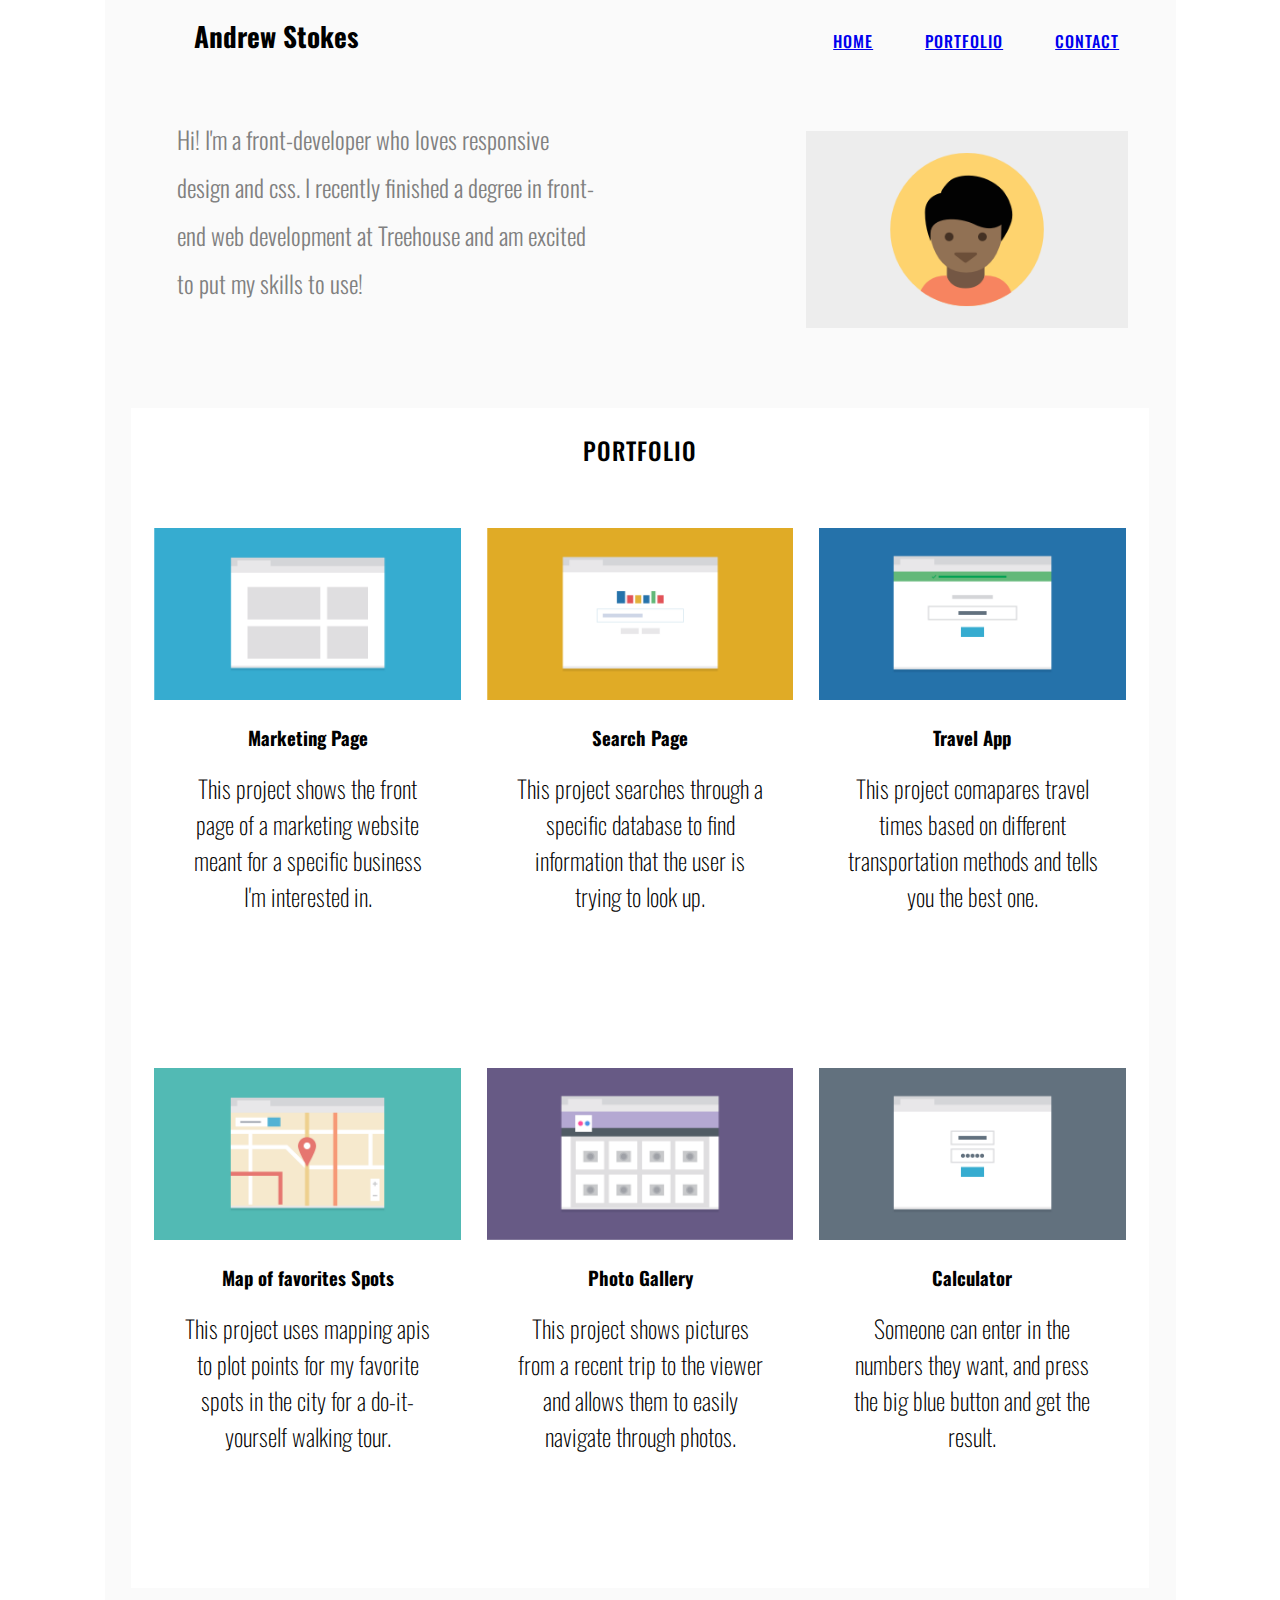
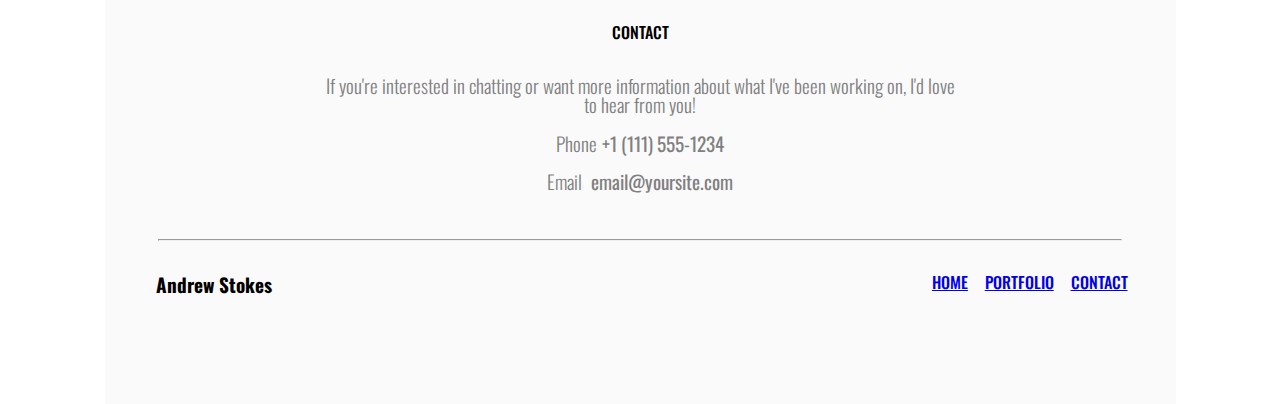
==== commit 8e7699ea: "Project completed" ====
--- a/index.html
+++ b/index.html
@@ -9,15 +9,15 @@
 </head>
 <body>
     <div class="wrapper">
-        <header class="banner clearfix">
-            <h1 class="name">Andrew Stokes</h1>
+        <header class="banner clearfix" id="footer-home">
+            <h1 class="name" id="top">Andrew Stokes</h1>
             <ul class="unordered-list">
-                <li><a href="home">Home</a></li>
+                <li><a href="#home">Home</a></li>
                 <li><a href="#portfolio">Portfolio</a></li>
                 <li><a href="#contact">Contact</a></li>
             </ul>
             <div class="about clearfix">
-                <img src="img/responsive-layout-profile.png">
+                <img src="img/responsive-layout-profile.png" alt="portfolio">
                 <p>
                     Hi! I'm a front-developer who loves responsive design and css. I recently finished a degree in front-end web development at Treehouse and am excited to put my skills to use!
                 </p>
@@ -27,7 +27,7 @@
         <div class="container" id="portfolio">
             
             <div id="desktop" class="clearfix">
-                    <div class="marketing">
+                    <div class="marketing" id="footer-portfolio">
                         <img src="img/portfolio-1.png" alt="marketing">
                         <h3> Marketing Page</h3>
                         <p>
@@ -80,25 +80,25 @@
             </div>
             
             <div class="main-footer clearfix" id="contact">
-                <h3> contact</h3>
+                <h3 id="#footer-contact"> contact</h3>
                 <p>If you're interested in chatting or want more information about what I've been working on, I'd love to hear from you!</p>
                 <p><span>Phone</span><strong>+1 (111) 555-1234</strong></p>
                 <p><span>Email </span><strong>email@yoursite.com</strong></p>
                 <hr>
                 <div class="footer-name clearfix">
                     <p class="f-student clearfix">Andrew Stokes</p>
-                    <p  class="top">Back to top</p>
+                    <a href="#top"><p  class="top">Back to top</p></a>
                     <ul class="footer-list">
-                        <li><a id="#home">Home</a></li>
-                        <li><a>Portfolio</a></li>
-                        <li><a href="contact">Contact</a></li>
+                        <li><a href="#footer-home">Home</a></li>
+                        <li><a href="#footer-portfolio">Portfolio</a></li>
+                        <li><a href="#footer-contact">Contact</a></li>
                     </ul>
                 </div>
         </div>
 
-        </div>
         
-        </div>
+        
+        
         
     </div>
             
--- a/css/style.css
+++ b/css/style.css
@@ -503,3 +503,5 @@
     }
 }
 
+
+
